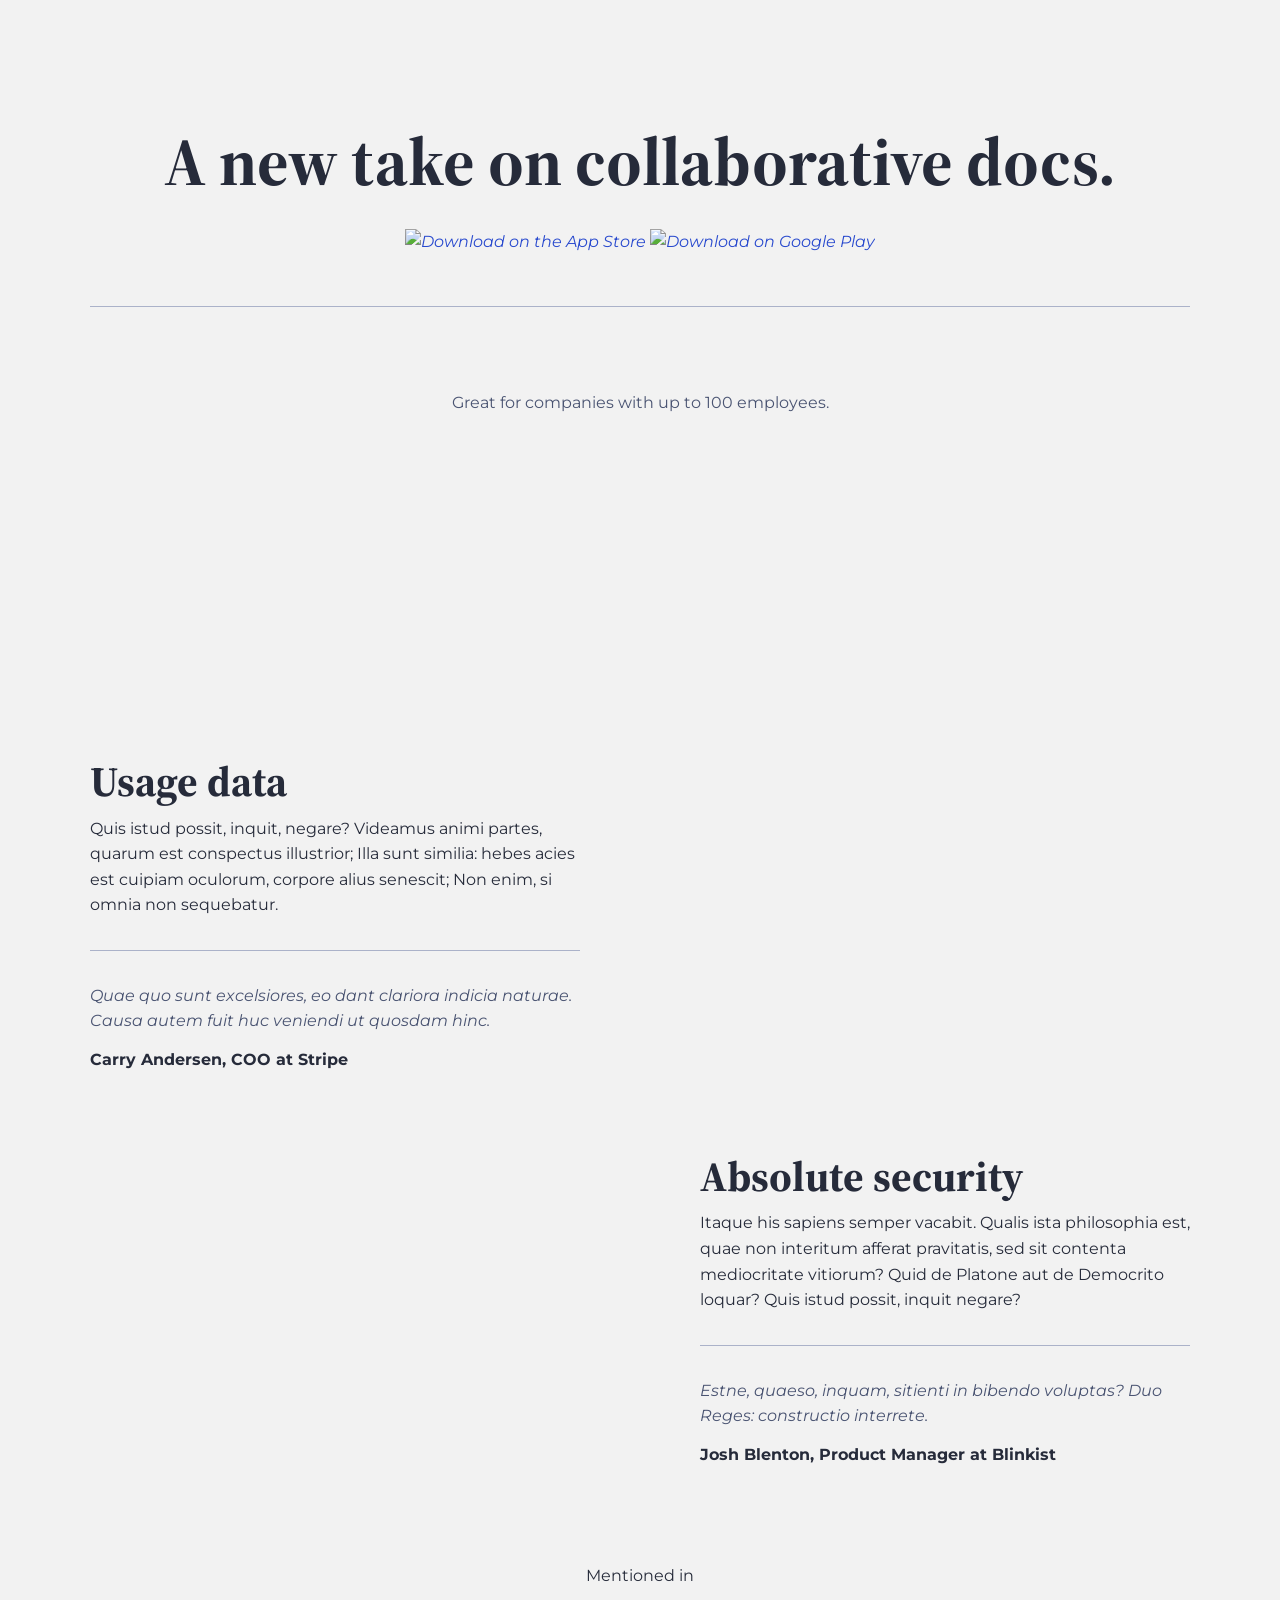
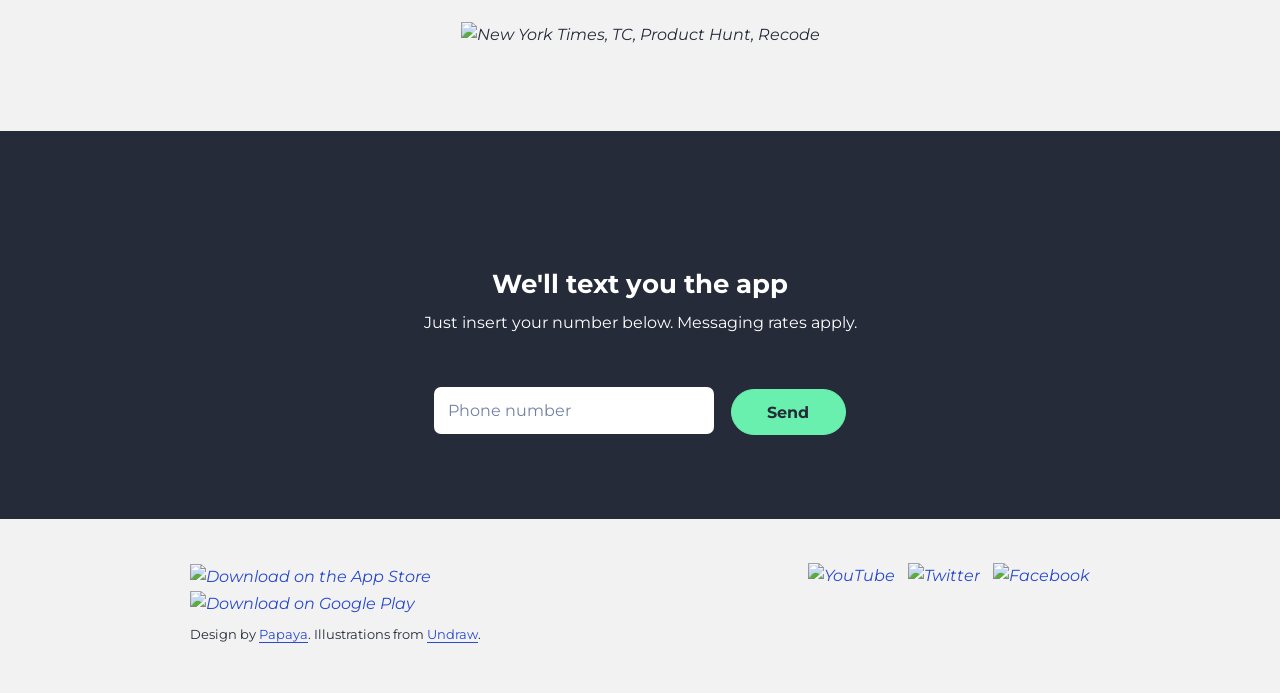
==== demo3-pohja/index.html @ d8c296dc "lisätty demo3 ja demo3-pohja" ====
<!doctype html>
<html lang="en-us">

    <head>

        <!-- Meta -->
        <meta charset="utf-8">
        <meta http-equiv="x-ua-compatible" content="ie=edge">
        <meta name="viewport" content="width=device-width,initial-scale=1">

        <title>Carta</title>
        <meta name="description" content="">

        <!-- The compiled CSS file -->
        <link rel="stylesheet" href="css/production.css">

        <!-- Web fonts -->
        <link href="https://fonts.googleapis.com/css?family=Montserrat:400,400i,700|Source+Serif+Pro:700" rel="stylesheet"> 

        <!-- favicon.ico. Place these in the root directory. -->
        <link rel="shortcut icon" href="favicon.ico">

    </head>

    <body class="has-animations">


    <!-- Header -->
    <header class="align--center pt3">
        <div class="container--lg border--bottom pb3">
            <img class="logo mb3 reveal-on-scroll is-revealing" src="/img/logo.svg" alt="Carta">
            <h1 class="mb2">A new take on collaborative&nbsp;docs.</h1>
            <span>
                <a href="https://www.apple.com/ios/app-store/" class="link"><img class="download" src="/img/ios.png" alt="Download on the App Store"></a>
            </span>
            <span>
                <a href="https://play.google.com/store" class="link"><img class="download" src="/img/googleplay.png" alt="Download on Google Play"></a>
            </span>
        </div>
    </header>

    <main>

        <!-- Feature list -->
        <div class="container pt3 mt2 text--gray align--center">
            <p class="mb3">Great for companies with up to 100&nbsp;employees.</p>
            <div class="grid-row">
                <div class="grid-column span-one-third mb3 reveal-on-scroll is-revealing">
                    <img class="illustration--small mb1" src="/img/assign.svg" alt="Assign to others">
                    <p>Assign to others</p>
                </div>
                <div class="grid-column span-one-third mb3 reveal-on-scroll is-revealing">
                    <img class="illustration--small mb1" src="/img/connected.svg" alt="Stay connected">
                    <p>Stay connected</p>
                </div>
                <div class="grid-column span-one-third mb3 reveal-on-scroll is-revealing">
                    <img class="illustration--small mb1" src="/img/search.svg" alt="Powerful search">
                    <p>Powerful search</p>
                </div>
                <div class="grid-column span-one-third mb3 reveal-on-scroll is-revealing">
                    <img class="illustration--small mb1" src="/img/vault.svg" alt="Put in a vault">
                    <p>Put in a vault</p>
                </div>
                <div class="grid-column span-one-third mb3 reveal-on-scroll is-revealing">
                    <img class="illustration--small mb1" src="/img/messaging.svg" alt="Fast messaging">
                    <p>Fast messaging</p>
                </div>
                <div class="grid-column span-one-third mb3 reveal-on-scroll is-revealing">
                    <img class="illustration--small mb1" src="/img/mail.svg" alt="Share with others">
                    <p>Share with others</p>
                </div>
            </div>
        </div>

        <!-- Focus -->
        <div class="container--lg pt1 pb1">

            <div class="grid-row grid-row--center">
                <div class="grid-column mt3 mb2 order-2">
                    <div class="border--bottom pb2 mb2">
                        <h2>Usage data</h2>
                        <p>Quis istud possit, inquit, negare? Videamus animi partes, quarum est conspectus illustrior; Illa sunt similia: hebes acies est cuipiam oculorum, corpore alius senescit; Non enim, si omnia non&nbsp;sequebatur.</p>
                    </div>
                    <p class="italic text--gray mb1">Quae quo sunt excelsiores, eo dant clariora indicia naturae. Causa autem fuit huc veniendi ut quosdam&nbsp;hinc.</p>
                    <p class="bold">Carry Andersen, COO at&nbsp;Stripe</p>
                </div>
                <div class="grid-column span-1"></div>
                <div class="grid-column mt3 mb2 order-1 reveal-on-scroll is-revealing">
                    <img src="/img/data.svg" alt="Usage data">
                </div>
            </div>

            <div class="grid-row grid-row--center">
                <div class="grid-column mt3 mb2 reveal-on-scroll is-revealing">
                    <img src="/img/security.svg" alt="Absolute security">
                </div>
                <div class="grid-column span-1"></div>
                <div class="grid-column mt3 mb2">
                    <div class="border--bottom pb2 mb2">
                        <h2>Absolute security</h2>
                        <p>Itaque his sapiens semper vacabit. Qualis ista philosophia est, quae non interitum afferat pravitatis, sed sit contenta mediocritate vitiorum? Quid de Platone aut de Democrito loquar? Quis istud possit, inquit&nbsp;negare?</p>
                    </div>
                    <p class="italic text--gray mb1">Estne, quaeso, inquam, sitienti in bibendo voluptas? Duo Reges: constructio&nbsp;interrete.</p>
                    <p class="bold">Josh Blenton, Product Manager at&nbsp;Blinkist</p>
                </div>
            </div>

        </div>

        <!-- Mentioned -->
        <div class="container--lg pt3 pb3 mb2 align--center">
            <p class="mb2">Mentioned in</p>
            <span><img class="mentioned" src="/img/mentioned.svg" alt="New York Times, TC, Product Hunt, Recode"></span>
        </div>

        <!-- CTA -->
        <div class="bg--dark-gray align--center pt3 pb3">
            <div class="container pt2 pb2">
                <img class="cta-image mb2 reveal-on-scroll is-revealing" src="/img/text.svg" alt="Text the app">
                <p class="h3 text--white mb1 bold">We'll text you the&nbsp;app</p>
                <p class="text--white mb3">Just insert your number below. Messaging rates&nbsp;apply.</p>
                <div class="inline-block mr1 no-mr-on-mobile" style="width:280px;max-width:100%">
                    <input class="form-control" type="tel" placeholder="Phone number">
                </div>
                <button class="btn btn--secondary">Send</button>
            </div>
        </div>

    </main>

    <!-- Footer -->
    <footer class="pt1 pb3 align--center-on-mobile">
        <div class="container">
            <div class="grid-row">
                <div class="grid-column mt2 span-half">
                    <div class="mb1">
                        <span>
                            <a href="https://www.apple.com/ios/app-store/" class="link"><img class="download" src="/img/ios.png" alt="Download on the App Store"></a>
                        </span>
                        <span>
                            <a href="https://play.google.com/store" class="link"><img class="download" src="/img/googleplay.png" alt="Download on Google Play"></a>
                        </span>
                    </div>
                    <p class="small">Design by <a href="https://www.papayatemplates.com" class="link link--text">Papaya</a>. Illustrations from&nbsp;<a href="https://undraw.co/" class="link link--text">Undraw</a>.</p>
                </div>
                <div class="grid-column mt2 span-half align--right align--center-on-mobile">
                    <ul class="no-bullets list--inline">
                        <li class="mr1"><a href="" class="link"><img class="icon" src="/img/youtube.svg" alt="YouTube"></a></li>
                        <li class="mr1"><a href="" class="link"><img class="icon" src="/img/twitter.svg" alt="Twitter"></a></li>
                        <li><a href="" class="link"><img class="icon" src="/img/facebook.svg" alt="Facebook"></a></li>
                    </ul>
                </div>
            </div>
        </div>
    </footer>

    <!-- Scroll reveal -->
    <script src="https://unpkg.com/scrollreveal@4.0.0/dist/scrollreveal.min.js"></script>

    <!-- The compiled JavaScript file -->
    <script src="js/production.js"></script>

    </body>
</html>
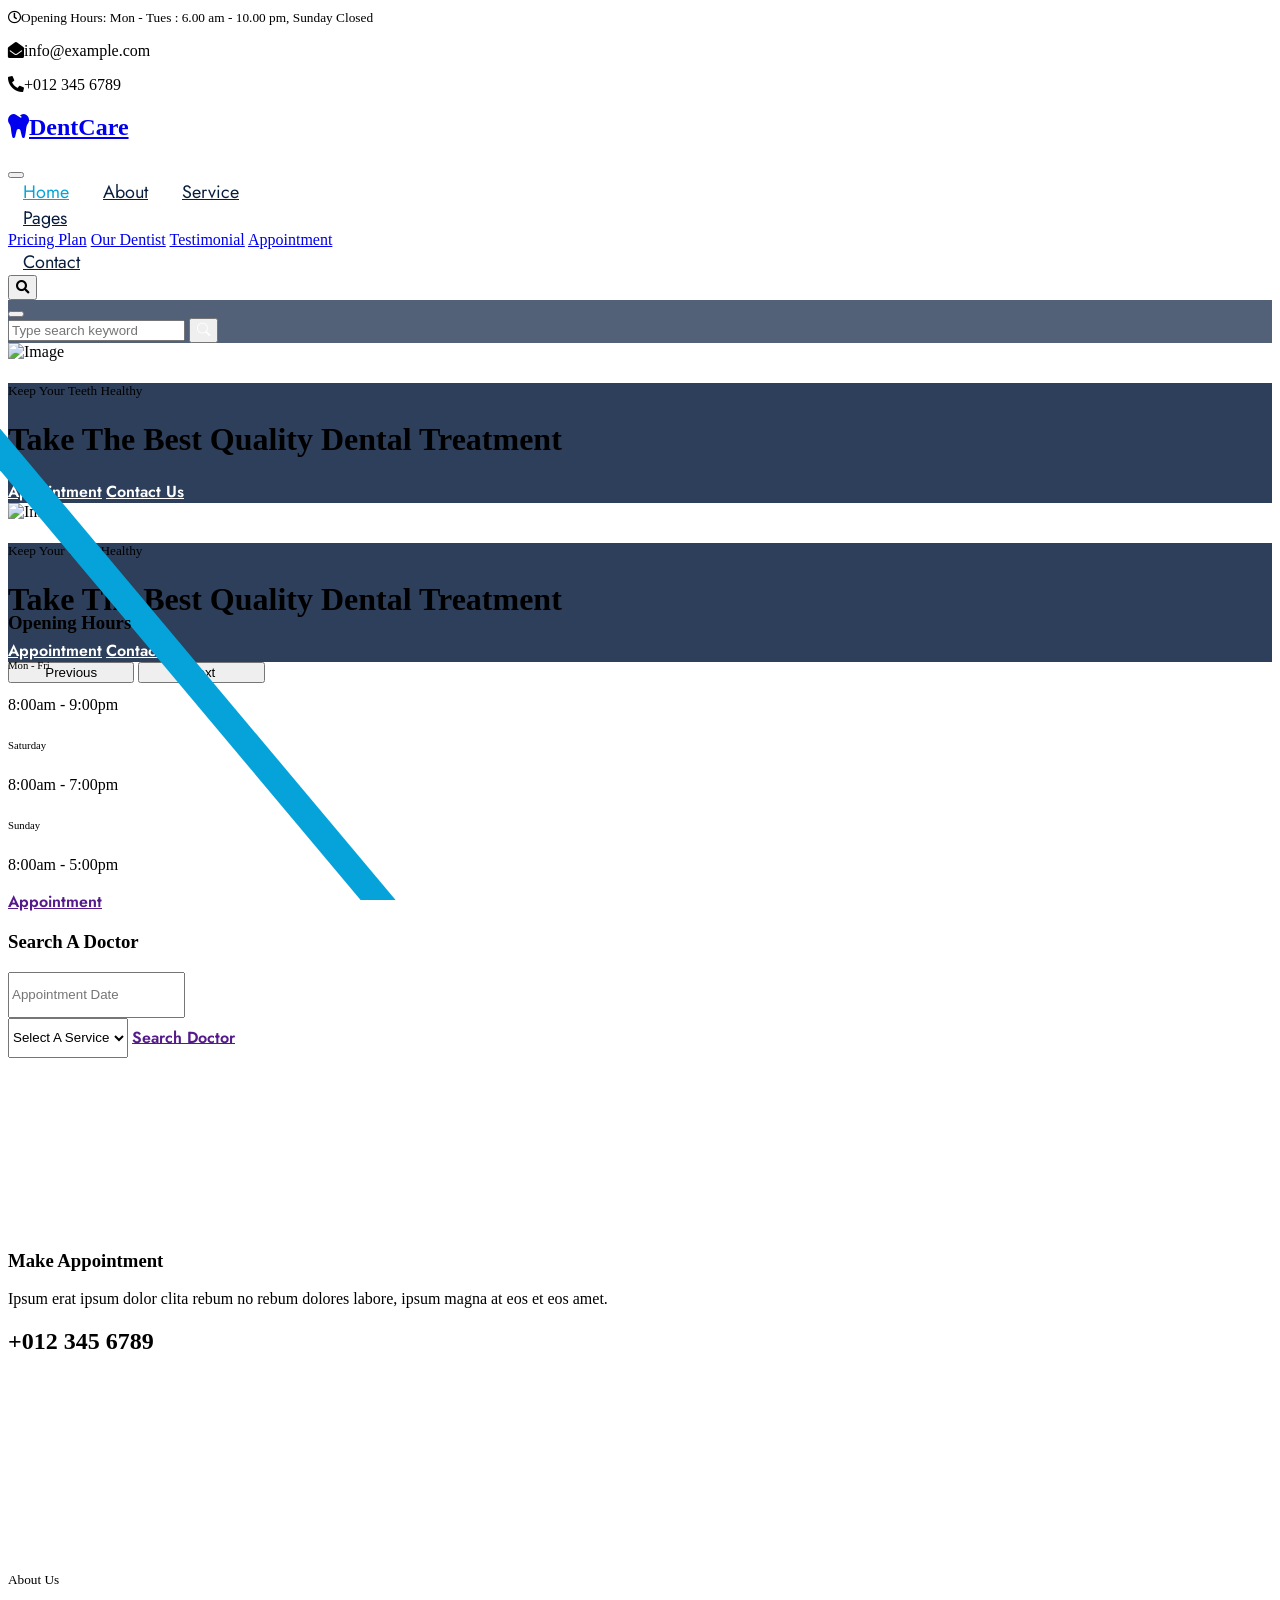
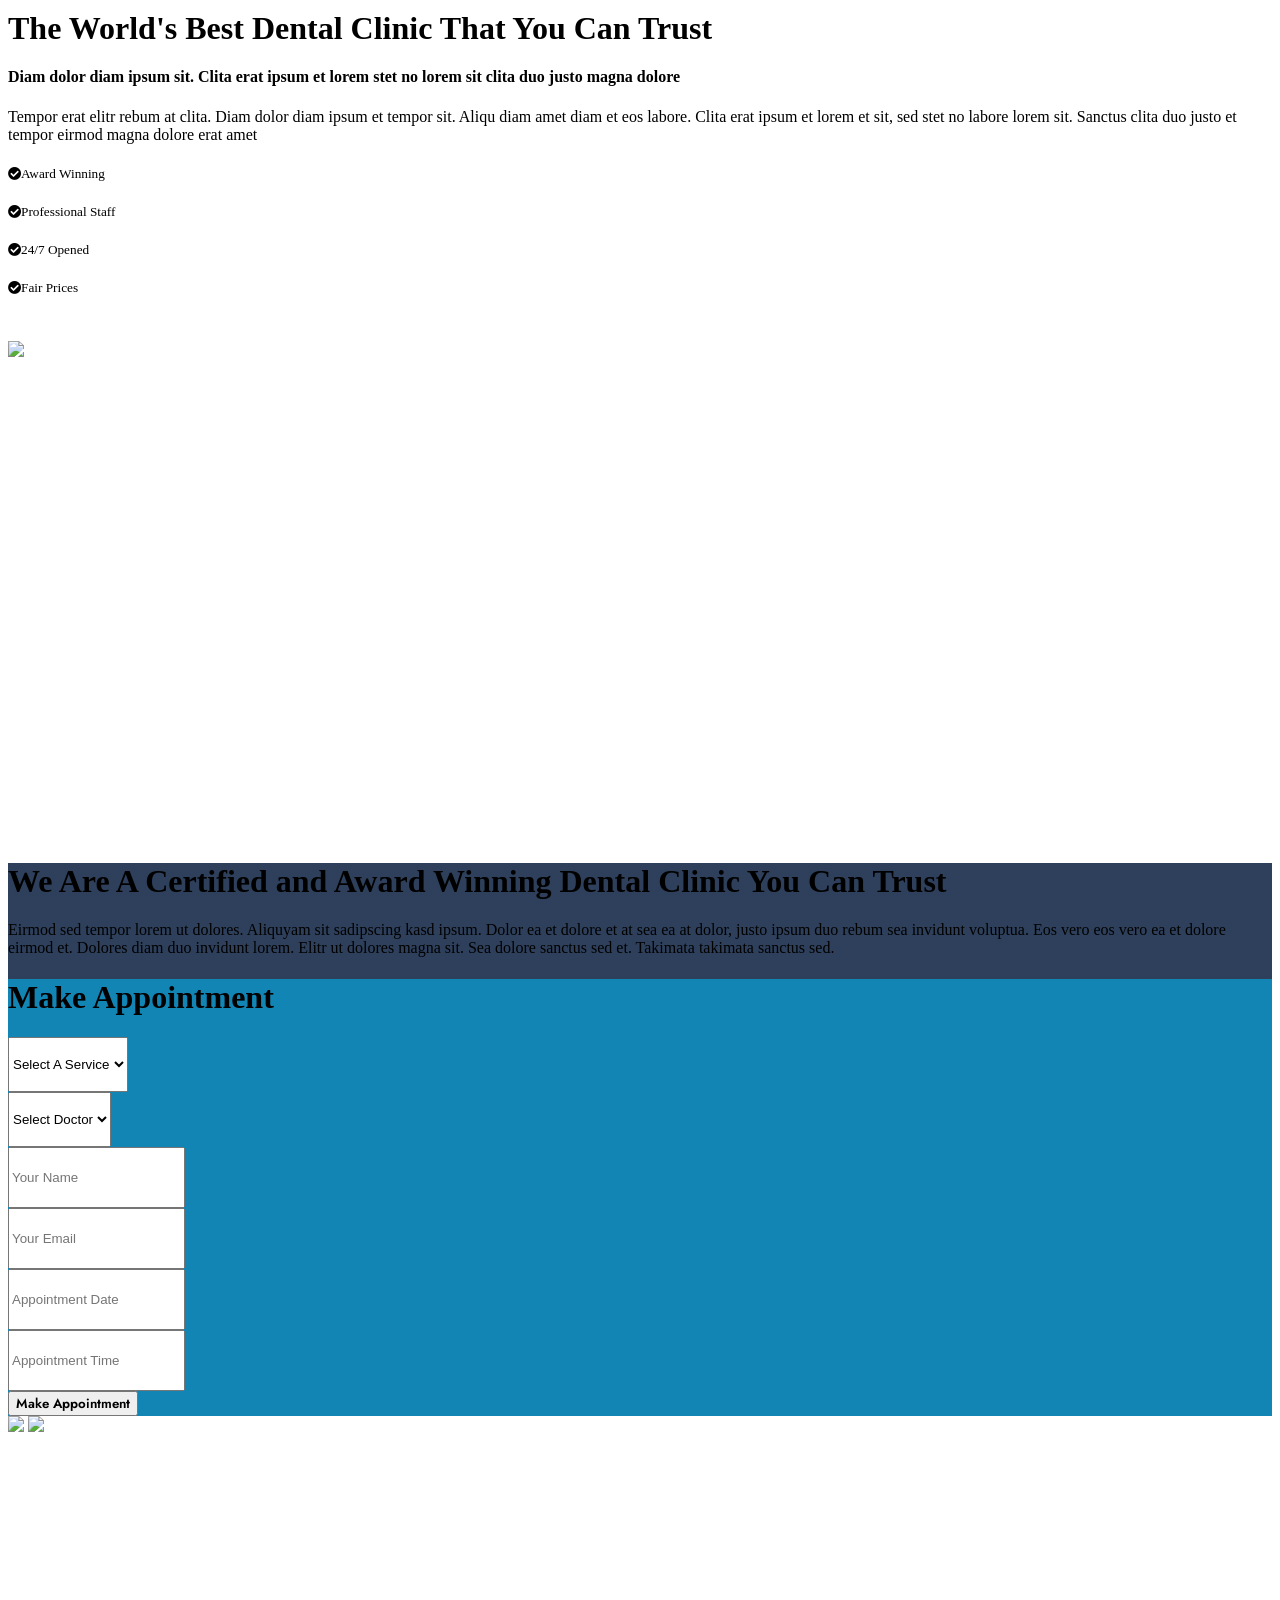
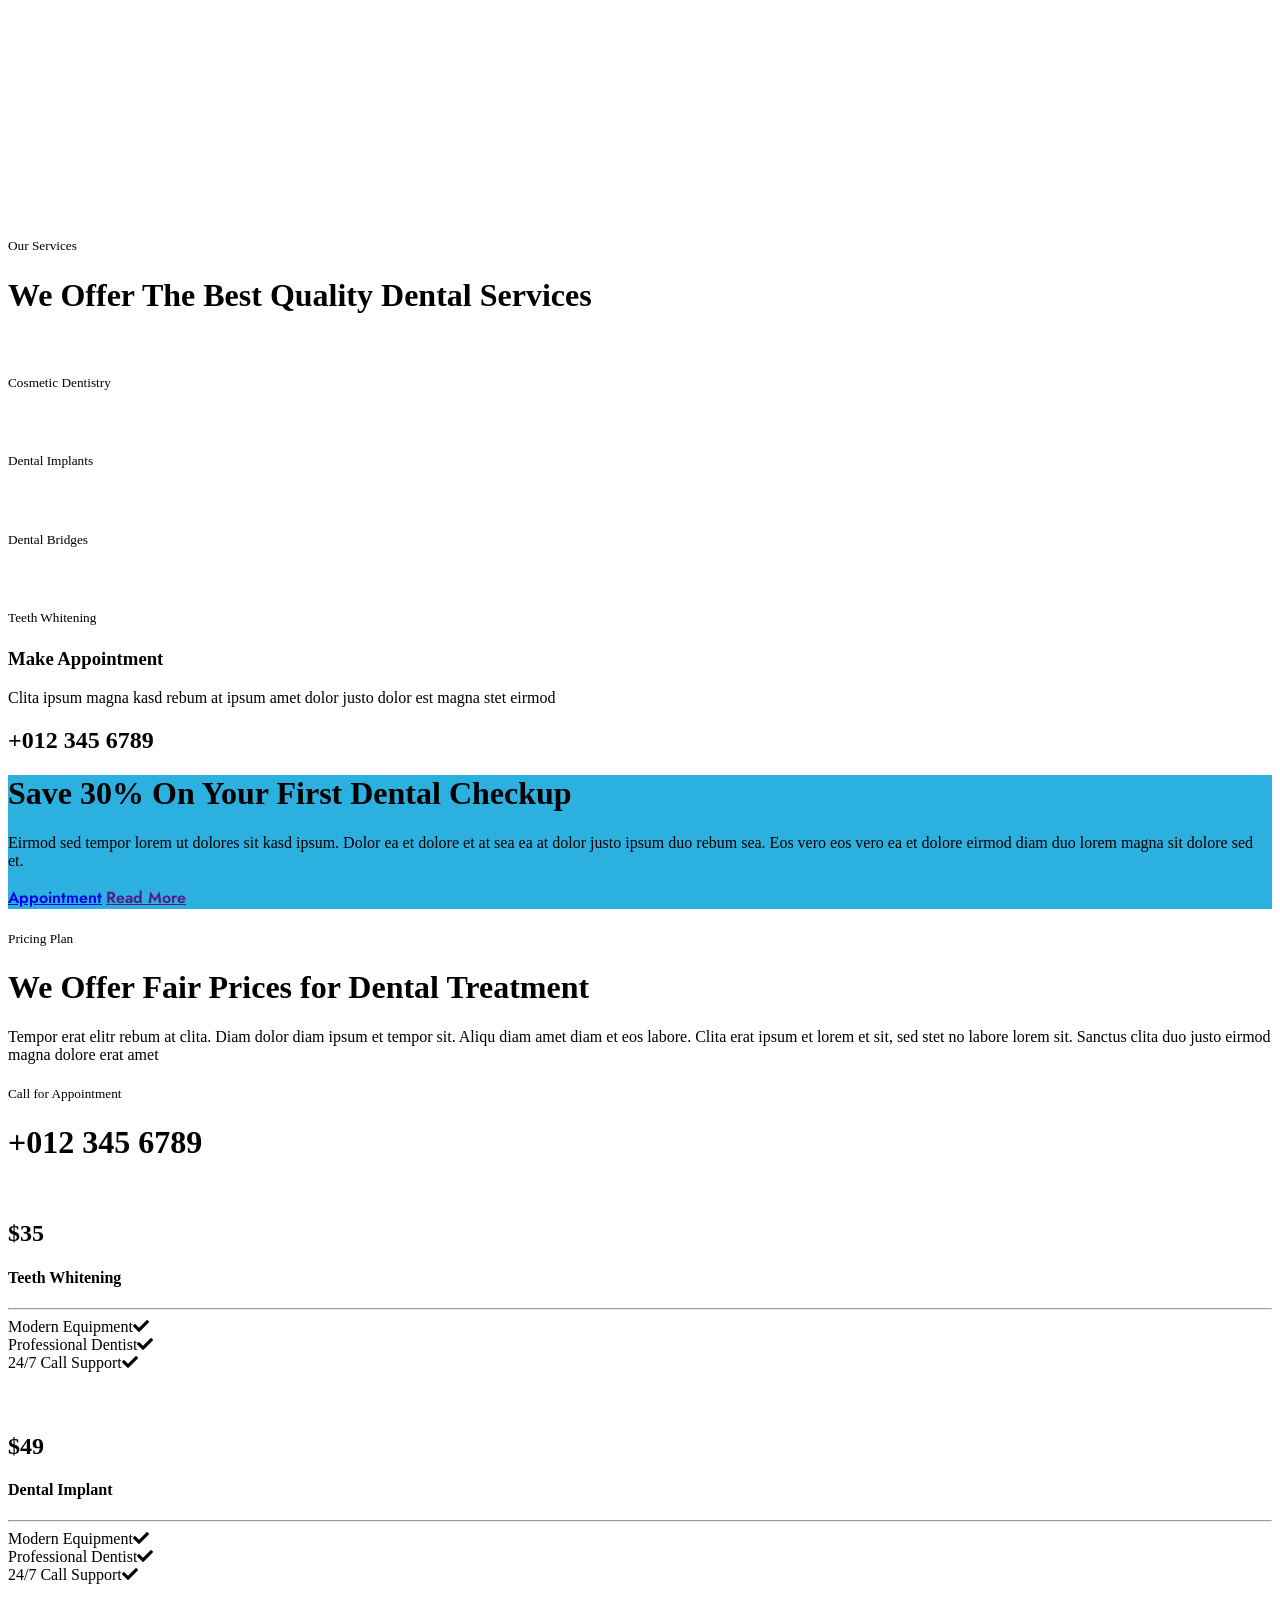
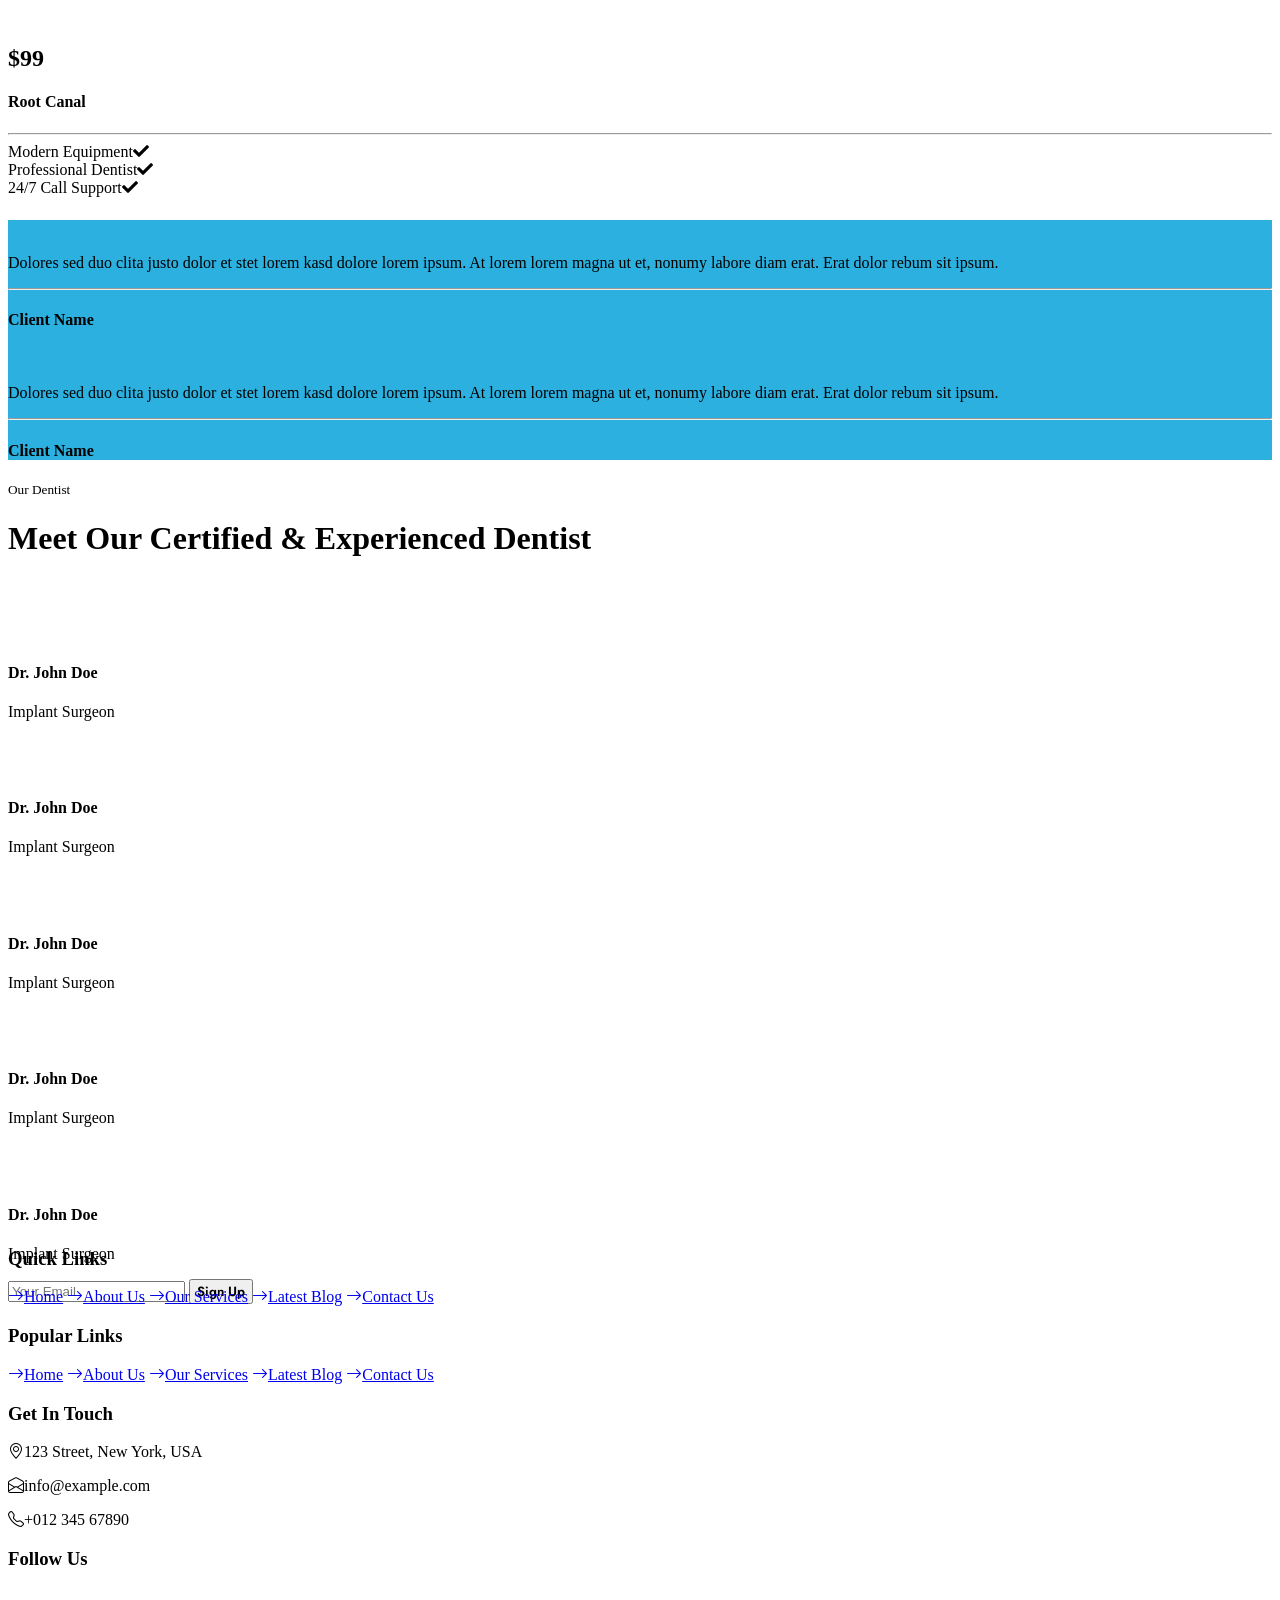
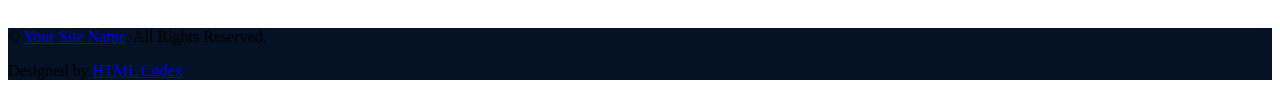
==== commit 0ece1120: "demo3 ja demo3-pohja template muunnos" ====
--- a/demo3-pohja/index.html
+++ b/demo3-pohja/index.html
@@ -1,165 +1,695 @@
-<!doctype html>
-<html lang="en-us">
-
-    <head>
-
-        <!-- Meta -->
-        <meta charset="utf-8">
-        <meta http-equiv="x-ua-compatible" content="ie=edge">
-        <meta name="viewport" content="width=device-width,initial-scale=1">
-
-        <title>Carta</title>
-        <meta name="description" content="">
-
-        <!-- The compiled CSS file -->
-        <link rel="stylesheet" href="css/production.css">
-
-        <!-- Web fonts -->
-        <link href="https://fonts.googleapis.com/css?family=Montserrat:400,400i,700|Source+Serif+Pro:700" rel="stylesheet"> 
-
-        <!-- favicon.ico. Place these in the root directory. -->
-        <link rel="shortcut icon" href="favicon.ico">
-
-    </head>
-
-    <body class="has-animations">
-
-
-    <!-- Header -->
-    <header class="align--center pt3">
-        <div class="container--lg border--bottom pb3">
-            <img class="logo mb3 reveal-on-scroll is-revealing" src="/img/logo.svg" alt="Carta">
-            <h1 class="mb2">A new take on collaborative&nbsp;docs.</h1>
-            <span>
-                <a href="https://www.apple.com/ios/app-store/" class="link"><img class="download" src="/img/ios.png" alt="Download on the App Store"></a>
-            </span>
-            <span>
-                <a href="https://play.google.com/store" class="link"><img class="download" src="/img/googleplay.png" alt="Download on Google Play"></a>
-            </span>
-        </div>
-    </header>
-
-    <main>
-
-        <!-- Feature list -->
-        <div class="container pt3 mt2 text--gray align--center">
-            <p class="mb3">Great for companies with up to 100&nbsp;employees.</p>
-            <div class="grid-row">
-                <div class="grid-column span-one-third mb3 reveal-on-scroll is-revealing">
-                    <img class="illustration--small mb1" src="/img/assign.svg" alt="Assign to others">
-                    <p>Assign to others</p>
-                </div>
-                <div class="grid-column span-one-third mb3 reveal-on-scroll is-revealing">
-                    <img class="illustration--small mb1" src="/img/connected.svg" alt="Stay connected">
-                    <p>Stay connected</p>
-                </div>
-                <div class="grid-column span-one-third mb3 reveal-on-scroll is-revealing">
-                    <img class="illustration--small mb1" src="/img/search.svg" alt="Powerful search">
-                    <p>Powerful search</p>
-                </div>
-                <div class="grid-column span-one-third mb3 reveal-on-scroll is-revealing">
-                    <img class="illustration--small mb1" src="/img/vault.svg" alt="Put in a vault">
-                    <p>Put in a vault</p>
-                </div>
-                <div class="grid-column span-one-third mb3 reveal-on-scroll is-revealing">
-                    <img class="illustration--small mb1" src="/img/messaging.svg" alt="Fast messaging">
-                    <p>Fast messaging</p>
-                </div>
-                <div class="grid-column span-one-third mb3 reveal-on-scroll is-revealing">
-                    <img class="illustration--small mb1" src="/img/mail.svg" alt="Share with others">
-                    <p>Share with others</p>
-                </div>
-            </div>
-        </div>
-
-        <!-- Focus -->
-        <div class="container--lg pt1 pb1">
-
-            <div class="grid-row grid-row--center">
-                <div class="grid-column mt3 mb2 order-2">
-                    <div class="border--bottom pb2 mb2">
-                        <h2>Usage data</h2>
-                        <p>Quis istud possit, inquit, negare? Videamus animi partes, quarum est conspectus illustrior; Illa sunt similia: hebes acies est cuipiam oculorum, corpore alius senescit; Non enim, si omnia non&nbsp;sequebatur.</p>
-                    </div>
-                    <p class="italic text--gray mb1">Quae quo sunt excelsiores, eo dant clariora indicia naturae. Causa autem fuit huc veniendi ut quosdam&nbsp;hinc.</p>
-                    <p class="bold">Carry Andersen, COO at&nbsp;Stripe</p>
-                </div>
-                <div class="grid-column span-1"></div>
-                <div class="grid-column mt3 mb2 order-1 reveal-on-scroll is-revealing">
-                    <img src="/img/data.svg" alt="Usage data">
-                </div>
-            </div>
-
-            <div class="grid-row grid-row--center">
-                <div class="grid-column mt3 mb2 reveal-on-scroll is-revealing">
-                    <img src="/img/security.svg" alt="Absolute security">
-                </div>
-                <div class="grid-column span-1"></div>
-                <div class="grid-column mt3 mb2">
-                    <div class="border--bottom pb2 mb2">
-                        <h2>Absolute security</h2>
-                        <p>Itaque his sapiens semper vacabit. Qualis ista philosophia est, quae non interitum afferat pravitatis, sed sit contenta mediocritate vitiorum? Quid de Platone aut de Democrito loquar? Quis istud possit, inquit&nbsp;negare?</p>
-                    </div>
-                    <p class="italic text--gray mb1">Estne, quaeso, inquam, sitienti in bibendo voluptas? Duo Reges: constructio&nbsp;interrete.</p>
-                    <p class="bold">Josh Blenton, Product Manager at&nbsp;Blinkist</p>
-                </div>
-            </div>
-
-        </div>
-
-        <!-- Mentioned -->
-        <div class="container--lg pt3 pb3 mb2 align--center">
-            <p class="mb2">Mentioned in</p>
-            <span><img class="mentioned" src="/img/mentioned.svg" alt="New York Times, TC, Product Hunt, Recode"></span>
-        </div>
-
-        <!-- CTA -->
-        <div class="bg--dark-gray align--center pt3 pb3">
-            <div class="container pt2 pb2">
-                <img class="cta-image mb2 reveal-on-scroll is-revealing" src="/img/text.svg" alt="Text the app">
-                <p class="h3 text--white mb1 bold">We'll text you the&nbsp;app</p>
-                <p class="text--white mb3">Just insert your number below. Messaging rates&nbsp;apply.</p>
-                <div class="inline-block mr1 no-mr-on-mobile" style="width:280px;max-width:100%">
-                    <input class="form-control" type="tel" placeholder="Phone number">
-                </div>
-                <button class="btn btn--secondary">Send</button>
-            </div>
-        </div>
-
-    </main>
-
-    <!-- Footer -->
-    <footer class="pt1 pb3 align--center-on-mobile">
-        <div class="container">
-            <div class="grid-row">
-                <div class="grid-column mt2 span-half">
-                    <div class="mb1">
-                        <span>
-                            <a href="https://www.apple.com/ios/app-store/" class="link"><img class="download" src="/img/ios.png" alt="Download on the App Store"></a>
-                        </span>
-                        <span>
-                            <a href="https://play.google.com/store" class="link"><img class="download" src="/img/googleplay.png" alt="Download on Google Play"></a>
-                        </span>
-                    </div>
-                    <p class="small">Design by <a href="https://www.papayatemplates.com" class="link link--text">Papaya</a>. Illustrations from&nbsp;<a href="https://undraw.co/" class="link link--text">Undraw</a>.</p>
-                </div>
-                <div class="grid-column mt2 span-half align--right align--center-on-mobile">
-                    <ul class="no-bullets list--inline">
-                        <li class="mr1"><a href="" class="link"><img class="icon" src="/img/youtube.svg" alt="YouTube"></a></li>
-                        <li class="mr1"><a href="" class="link"><img class="icon" src="/img/twitter.svg" alt="Twitter"></a></li>
-                        <li><a href="" class="link"><img class="icon" src="/img/facebook.svg" alt="Facebook"></a></li>
-                    </ul>
-                </div>
-            </div>
-        </div>
-    </footer>
-
-    <!-- Scroll reveal -->
-    <script src="https://unpkg.com/scrollreveal@4.0.0/dist/scrollreveal.min.js"></script>
-
-    <!-- The compiled JavaScript file -->
-    <script src="js/production.js"></script>
-
-    </body>
-</html>
-
+<!DOCTYPE html>
+<html lang="en">
+
+<head>
+    <meta charset="utf-8">
+    <title>DentCare - Dental Clinic Website Template</title>
+    <meta content="width=device-width, initial-scale=1.0" name="viewport">
+    <meta content="Free HTML Templates" name="keywords">
+    <meta content="Free HTML Templates" name="description">
+
+    <!-- Favicon -->
+    <link href="img/favicon.ico" rel="icon">
+
+    <!-- Google Web Fonts -->
+    <link rel="preconnect" href="https://fonts.gstatic.com">
+    <link href="https://fonts.googleapis.com/css2?family=Jost:wght@500;600;700&family=Open+Sans:wght@400;600&display=swap" rel="stylesheet"> 
+
+    <!-- Icon Font Stylesheet -->
+    <link href="https://cdnjs.cloudflare.com/ajax/libs/font-awesome/5.10.0/css/all.min.css" rel="stylesheet">
+    <link href="https://cdn.jsdelivr.net/npm/bootstrap-icons@1.4.1/font/bootstrap-icons.css" rel="stylesheet">
+
+    <!-- Libraries Stylesheet -->
+    <link href="lib/owlcarousel/assets/owl.carousel.min.css" rel="stylesheet">
+    <link href="lib/animate/animate.min.css" rel="stylesheet">
+    <link href="lib/tempusdominus/css/tempusdominus-bootstrap-4.min.css" rel="stylesheet" />
+    <link href="lib/twentytwenty/twentytwenty.css" rel="stylesheet" />
+
+    <!-- Customized Bootstrap Stylesheet -->
+    <link href="css/bootstrap.min.css" rel="stylesheet">
+
+    <!-- Template Stylesheet -->
+    <link href="css/style.css" rel="stylesheet">
+</head>
+
+<body>
+    <!-- Spinner Start -->
+    <div id="spinner" class="show bg-white position-fixed translate-middle w-100 vh-100 top-50 start-50 d-flex align-items-center justify-content-center">
+        <div class="spinner-grow text-primary m-1" role="status">
+            <span class="sr-only">Loading...</span>
+        </div>
+        <div class="spinner-grow text-dark m-1" role="status">
+            <span class="sr-only">Loading...</span>
+        </div>
+        <div class="spinner-grow text-secondary m-1" role="status">
+            <span class="sr-only">Loading...</span>
+        </div>
+    </div>
+    <!-- Spinner End -->
+
+
+    <!-- Topbar Start -->
+    <div class="container-fluid bg-light ps-5 pe-0 d-none d-lg-block">
+        <div class="row gx-0">
+            <div class="col-md-6 text-center text-lg-start mb-2 mb-lg-0">
+                <div class="d-inline-flex align-items-center">
+                    <small class="py-2"><i class="far fa-clock text-primary me-2"></i>Opening Hours: Mon - Tues : 6.00 am - 10.00 pm, Sunday Closed </small>
+                </div>
+            </div>
+            <div class="col-md-6 text-center text-lg-end">
+                <div class="position-relative d-inline-flex align-items-center bg-primary text-white top-shape px-5">
+                    <div class="me-3 pe-3 border-end py-2">
+                        <p class="m-0"><i class="fa fa-envelope-open me-2"></i>info@example.com</p>
+                    </div>
+                    <div class="py-2">
+                        <p class="m-0"><i class="fa fa-phone-alt me-2"></i>+012 345 6789</p>
+                    </div>
+                </div>
+            </div>
+        </div>
+    </div>
+    <!-- Topbar End -->
+
+
+    <!-- Navbar Start -->
+    <nav class="navbar navbar-expand-lg bg-white navbar-light shadow-sm px-5 py-3 py-lg-0">
+        <a href="index.html" class="navbar-brand p-0">
+            <h1 class="m-0 text-primary"><i class="fa fa-tooth me-2"></i>DentCare</h1>
+        </a>
+        <button class="navbar-toggler" type="button" data-bs-toggle="collapse" data-bs-target="#navbarCollapse">
+            <span class="navbar-toggler-icon"></span>
+        </button>
+        <div class="collapse navbar-collapse" id="navbarCollapse">
+            <div class="navbar-nav ms-auto py-0">
+                <a href="index.html" class="nav-item nav-link active">Home</a>
+                <a href="about.html" class="nav-item nav-link">About</a>
+                <a href="service.html" class="nav-item nav-link">Service</a>
+                <div class="nav-item dropdown">
+                    <a href="#" class="nav-link dropdown-toggle" data-bs-toggle="dropdown">Pages</a>
+                    <div class="dropdown-menu m-0">
+                        <a href="price.html" class="dropdown-item">Pricing Plan</a>
+                        <a href="team.html" class="dropdown-item">Our Dentist</a>
+                        <a href="testimonial.html" class="dropdown-item">Testimonial</a>
+                        <a href="appointment.html" class="dropdown-item">Appointment</a>
+                    </div>
+                </div>
+                <a href="contact.html" class="nav-item nav-link">Contact</a>
+            </div>
+            <button type="button" class="btn text-dark" data-bs-toggle="modal" data-bs-target="#searchModal"><i class="fa fa-search"></i></button>
+            <a href="appointment.html" class="btn btn-primary py-2 px-4 ms-3">Appointment</a>
+        </div>
+    </nav>
+    <!-- Navbar End -->
+
+
+    <!-- Full Screen Search Start -->
+    <div class="modal fade" id="searchModal" tabindex="-1">
+        <div class="modal-dialog modal-fullscreen">
+            <div class="modal-content" style="background: rgba(9, 30, 62, .7);">
+                <div class="modal-header border-0">
+                    <button type="button" class="btn bg-white btn-close" data-bs-dismiss="modal" aria-label="Close"></button>
+                </div>
+                <div class="modal-body d-flex align-items-center justify-content-center">
+                    <div class="input-group" style="max-width: 600px;">
+                        <input type="text" class="form-control bg-transparent border-primary p-3" placeholder="Type search keyword">
+                        <button class="btn btn-primary px-4"><i class="bi bi-search"></i></button>
+                    </div>
+                </div>
+            </div>
+        </div>
+    </div>
+    <!-- Full Screen Search End -->
+
+
+    <!-- Carousel Start -->
+    <div class="container-fluid p-0">
+        <div id="header-carousel" class="carousel slide carousel-fade" data-bs-ride="carousel">
+            <div class="carousel-inner">
+                <div class="carousel-item active">
+                    <img class="w-100" src="img/carousel-1.jpg" alt="Image">
+                    <div class="carousel-caption d-flex flex-column align-items-center justify-content-center">
+                        <div class="p-3" style="max-width: 900px;">
+                            <h5 class="text-white text-uppercase mb-3 animated slideInDown">Keep Your Teeth Healthy</h5>
+                            <h1 class="display-1 text-white mb-md-4 animated zoomIn">Take The Best Quality Dental Treatment</h1>
+                            <a href="appointment.html" class="btn btn-primary py-md-3 px-md-5 me-3 animated slideInLeft">Appointment</a>
+                            <a href="" class="btn btn-secondary py-md-3 px-md-5 animated slideInRight">Contact Us</a>
+                        </div>
+                    </div>
+                </div>
+                <div class="carousel-item">
+                    <img class="w-100" src="img/carousel-2.jpg" alt="Image">
+                    <div class="carousel-caption d-flex flex-column align-items-center justify-content-center">
+                        <div class="p-3" style="max-width: 900px;">
+                            <h5 class="text-white text-uppercase mb-3 animated slideInDown">Keep Your Teeth Healthy</h5>
+                            <h1 class="display-1 text-white mb-md-4 animated zoomIn">Take The Best Quality Dental Treatment</h1>
+                            <a href="appointment.html" class="btn btn-primary py-md-3 px-md-5 me-3 animated slideInLeft">Appointment</a>
+                            <a href="" class="btn btn-secondary py-md-3 px-md-5 animated slideInRight">Contact Us</a>
+                        </div>
+                    </div>
+                </div>
+            </div>
+            <button class="carousel-control-prev" type="button" data-bs-target="#header-carousel"
+                data-bs-slide="prev">
+                <span class="carousel-control-prev-icon" aria-hidden="true"></span>
+                <span class="visually-hidden">Previous</span>
+            </button>
+            <button class="carousel-control-next" type="button" data-bs-target="#header-carousel"
+                data-bs-slide="next">
+                <span class="carousel-control-next-icon" aria-hidden="true"></span>
+                <span class="visually-hidden">Next</span>
+            </button>
+        </div>
+    </div>
+    <!-- Carousel End -->
+
+
+    <!-- Banner Start -->
+    <div class="container-fluid banner mb-5">
+        <div class="container">
+            <div class="row gx-0">
+                <div class="col-lg-4 wow zoomIn" data-wow-delay="0.1s">
+                    <div class="bg-primary d-flex flex-column p-5" style="height: 300px;">
+                        <h3 class="text-white mb-3">Opening Hours</h3>
+                        <div class="d-flex justify-content-between text-white mb-3">
+                            <h6 class="text-white mb-0">Mon - Fri</h6>
+                            <p class="mb-0"> 8:00am - 9:00pm</p>
+                        </div>
+                        <div class="d-flex justify-content-between text-white mb-3">
+                            <h6 class="text-white mb-0">Saturday</h6>
+                            <p class="mb-0"> 8:00am - 7:00pm</p>
+                        </div>
+                        <div class="d-flex justify-content-between text-white mb-3">
+                            <h6 class="text-white mb-0">Sunday</h6>
+                            <p class="mb-0"> 8:00am - 5:00pm</p>
+                        </div>
+                        <a class="btn btn-light" href="">Appointment</a>
+                    </div>
+                </div>
+                <div class="col-lg-4 wow zoomIn" data-wow-delay="0.3s">
+                    <div class="bg-dark d-flex flex-column p-5" style="height: 300px;">
+                        <h3 class="text-white mb-3">Search A Doctor</h3>
+                        <div class="date mb-3" id="date" data-target-input="nearest">
+                            <input type="text" class="form-control bg-light border-0 datetimepicker-input"
+                                placeholder="Appointment Date" data-target="#date" data-toggle="datetimepicker" style="height: 40px;">
+                        </div>
+                        <select class="form-select bg-light border-0 mb-3" style="height: 40px;">
+                            <option selected>Select A Service</option>
+                            <option value="1">Service 1</option>
+                            <option value="2">Service 2</option>
+                            <option value="3">Service 3</option>
+                        </select>
+                        <a class="btn btn-light" href="">Search Doctor</a>
+                    </div>
+                </div>
+                <div class="col-lg-4 wow zoomIn" data-wow-delay="0.6s">
+                    <div class="bg-secondary d-flex flex-column p-5" style="height: 300px;">
+                        <h3 class="text-white mb-3">Make Appointment</h3>
+                        <p class="text-white">Ipsum erat ipsum dolor clita rebum no rebum dolores labore, ipsum magna at eos et eos amet.</p>
+                        <h2 class="text-white mb-0">+012 345 6789</h2>
+                    </div>
+                </div>
+            </div>
+        </div>
+    </div>
+    <!-- Banner Start -->
+
+
+    <!-- About Start -->
+    <div class="container-fluid py-5 wow fadeInUp" data-wow-delay="0.1s">
+        <div class="container">
+            <div class="row g-5">
+                <div class="col-lg-7">
+                    <div class="section-title mb-4">
+                        <h5 class="position-relative d-inline-block text-primary text-uppercase">About Us</h5>
+                        <h1 class="display-5 mb-0">The World's Best Dental Clinic That You Can Trust</h1>
+                    </div>
+                    <h4 class="text-body fst-italic mb-4">Diam dolor diam ipsum sit. Clita erat ipsum et lorem stet no lorem sit clita duo justo magna dolore</h4>
+                    <p class="mb-4">Tempor erat elitr rebum at clita. Diam dolor diam ipsum et tempor sit. Aliqu diam amet diam et eos labore. Clita erat ipsum et lorem et sit, sed stet no labore lorem sit. Sanctus clita duo justo et tempor eirmod magna dolore erat amet</p>
+                    <div class="row g-3">
+                        <div class="col-sm-6 wow zoomIn" data-wow-delay="0.3s">
+                            <h5 class="mb-3"><i class="fa fa-check-circle text-primary me-3"></i>Award Winning</h5>
+                            <h5 class="mb-3"><i class="fa fa-check-circle text-primary me-3"></i>Professional Staff</h5>
+                        </div>
+                        <div class="col-sm-6 wow zoomIn" data-wow-delay="0.6s">
+                            <h5 class="mb-3"><i class="fa fa-check-circle text-primary me-3"></i>24/7 Opened</h5>
+                            <h5 class="mb-3"><i class="fa fa-check-circle text-primary me-3"></i>Fair Prices</h5>
+                        </div>
+                    </div>
+                    <a href="appointment.html" class="btn btn-primary py-3 px-5 mt-4 wow zoomIn" data-wow-delay="0.6s">Make Appointment</a>
+                </div>
+                <div class="col-lg-5" style="min-height: 500px;">
+                    <div class="position-relative h-100">
+                        <img class="position-absolute w-100 h-100 rounded wow zoomIn" data-wow-delay="0.9s" src="img/about.jpg" style="object-fit: cover;">
+                    </div>
+                </div>
+            </div>
+        </div>
+    </div>
+    <!-- About End -->
+
+
+    <!-- Appointment Start -->
+    <div class="container-fluid bg-primary bg-appointment my-5 wow fadeInUp" data-wow-delay="0.1s">
+        <div class="container">
+            <div class="row gx-5">
+                <div class="col-lg-6 py-5">
+                    <div class="py-5">
+                        <h1 class="display-5 text-white mb-4">We Are A Certified and Award Winning Dental Clinic You Can Trust</h1>
+                        <p class="text-white mb-0">Eirmod sed tempor lorem ut dolores. Aliquyam sit sadipscing kasd ipsum. Dolor ea et dolore et at sea ea at dolor, justo ipsum duo rebum sea invidunt voluptua. Eos vero eos vero ea et dolore eirmod et. Dolores diam duo invidunt lorem. Elitr ut dolores magna sit. Sea dolore sanctus sed et. Takimata takimata sanctus sed.</p>
+                    </div>
+                </div>
+                <div class="col-lg-6">
+                    <div class="appointment-form h-100 d-flex flex-column justify-content-center text-center p-5 wow zoomIn" data-wow-delay="0.6s">
+                        <h1 class="text-white mb-4">Make Appointment</h1>
+                        <form>
+                            <div class="row g-3">
+                                <div class="col-12 col-sm-6">
+                                    <select class="form-select bg-light border-0" style="height: 55px;">
+                                        <option selected>Select A Service</option>
+                                        <option value="1">Service 1</option>
+                                        <option value="2">Service 2</option>
+                                        <option value="3">Service 3</option>
+                                    </select>
+                                </div>
+                                <div class="col-12 col-sm-6">
+                                    <select class="form-select bg-light border-0" style="height: 55px;">
+                                        <option selected>Select Doctor</option>
+                                        <option value="1">Doctor 1</option>
+                                        <option value="2">Doctor 2</option>
+                                        <option value="3">Doctor 3</option>
+                                    </select>
+                                </div>
+                                <div class="col-12 col-sm-6">
+                                    <input type="text" class="form-control bg-light border-0" placeholder="Your Name" style="height: 55px;">
+                                </div>
+                                <div class="col-12 col-sm-6">
+                                    <input type="email" class="form-control bg-light border-0" placeholder="Your Email" style="height: 55px;">
+                                </div>
+                                <div class="col-12 col-sm-6">
+                                    <div class="date" id="date1" data-target-input="nearest">
+                                        <input type="text"
+                                            class="form-control bg-light border-0 datetimepicker-input"
+                                            placeholder="Appointment Date" data-target="#date1" data-toggle="datetimepicker" style="height: 55px;">
+                                    </div>
+                                </div>
+                                <div class="col-12 col-sm-6">
+                                    <div class="time" id="time1" data-target-input="nearest">
+                                        <input type="text"
+                                            class="form-control bg-light border-0 datetimepicker-input"
+                                            placeholder="Appointment Time" data-target="#time1" data-toggle="datetimepicker" style="height: 55px;">
+                                    </div>
+                                </div>
+                                <div class="col-12">
+                                    <button class="btn btn-dark w-100 py-3" type="submit">Make Appointment</button>
+                                </div>
+                            </div>
+                        </form>
+                    </div>
+                </div>
+            </div>
+        </div>
+    </div>
+    <!-- Appointment End -->
+
+
+    <!-- Service Start -->
+    <div class="container-fluid py-5 wow fadeInUp" data-wow-delay="0.1s">
+        <div class="container">
+            <div class="row g-5 mb-5">
+                <div class="col-lg-5 wow zoomIn" data-wow-delay="0.3s" style="min-height: 400px;">
+                    <div class="twentytwenty-container position-relative h-100 rounded overflow-hidden">
+                        <img class="position-absolute w-100 h-100" src="img/before.jpg" style="object-fit: cover;">
+                        <img class="position-absolute w-100 h-100" src="img/after.jpg" style="object-fit: cover;">
+                    </div>
+                </div>
+                <div class="col-lg-7">
+                    <div class="section-title mb-5">
+                        <h5 class="position-relative d-inline-block text-primary text-uppercase">Our Services</h5>
+                        <h1 class="display-5 mb-0">We Offer The Best Quality Dental Services</h1>
+                    </div>
+                    <div class="row g-5">
+                        <div class="col-md-6 service-item wow zoomIn" data-wow-delay="0.6s">
+                            <div class="rounded-top overflow-hidden">
+                                <img class="img-fluid" src="img/service-1.jpg" alt="">
+                            </div>
+                            <div class="position-relative bg-light rounded-bottom text-center p-4">
+                                <h5 class="m-0">Cosmetic Dentistry</h5>
+                            </div>
+                        </div>
+                        <div class="col-md-6 service-item wow zoomIn" data-wow-delay="0.9s">
+                            <div class="rounded-top overflow-hidden">
+                                <img class="img-fluid" src="img/service-2.jpg" alt="">
+                            </div>
+                            <div class="position-relative bg-light rounded-bottom text-center p-4">
+                                <h5 class="m-0">Dental Implants</h5>
+                            </div>
+                        </div>
+                    </div>
+                </div>
+            </div>
+            <div class="row g-5 wow fadeInUp" data-wow-delay="0.1s">
+                <div class="col-lg-7">
+                    <div class="row g-5">
+                        <div class="col-md-6 service-item wow zoomIn" data-wow-delay="0.3s">
+                            <div class="rounded-top overflow-hidden">
+                                <img class="img-fluid" src="img/service-3.jpg" alt="">
+                            </div>
+                            <div class="position-relative bg-light rounded-bottom text-center p-4">
+                                <h5 class="m-0">Dental Bridges</h5>
+                            </div>
+                        </div>
+                        <div class="col-md-6 service-item wow zoomIn" data-wow-delay="0.6s">
+                            <div class="rounded-top overflow-hidden">
+                                <img class="img-fluid" src="img/service-4.jpg" alt="">
+                            </div>
+                            <div class="position-relative bg-light rounded-bottom text-center p-4">
+                                <h5 class="m-0">Teeth Whitening</h5>
+                            </div>
+                        </div>
+                    </div>
+                </div>
+                <div class="col-lg-5 service-item wow zoomIn" data-wow-delay="0.9s">
+                    <div class="position-relative bg-primary rounded h-100 d-flex flex-column align-items-center justify-content-center text-center p-4">
+                        <h3 class="text-white mb-3">Make Appointment</h3>
+                        <p class="text-white mb-3">Clita ipsum magna kasd rebum at ipsum amet dolor justo dolor est magna stet eirmod</p>
+                        <h2 class="text-white mb-0">+012 345 6789</h2>
+                    </div>
+                </div>
+            </div>
+        </div>
+    </div>
+    <!-- Service End -->
+
+
+    <!-- Offer Start -->
+    <div class="container-fluid bg-offer my-5 py-5 wow fadeInUp" data-wow-delay="0.1s">
+        <div class="container py-5">
+            <div class="row justify-content-center">
+                <div class="col-lg-7 wow zoomIn" data-wow-delay="0.6s">
+                    <div class="offer-text text-center rounded p-5">
+                        <h1 class="display-5 text-white">Save 30% On Your First Dental Checkup</h1>
+                        <p class="text-white mb-4">Eirmod sed tempor lorem ut dolores sit kasd ipsum. Dolor ea et dolore et at sea ea at dolor justo ipsum duo rebum sea. Eos vero eos vero ea et dolore eirmod diam duo lorem magna sit dolore sed et.</p>
+                        <a href="appointment.html" class="btn btn-dark py-3 px-5 me-3">Appointment</a>
+                        <a href="" class="btn btn-light py-3 px-5">Read More</a>
+                    </div>
+                </div>
+            </div>
+        </div>
+    </div>
+    <!-- Offer End -->
+
+
+    <!-- Pricing Start -->
+    <div class="container-fluid py-5 wow fadeInUp" data-wow-delay="0.1s">
+        <div class="container">
+            <div class="row g-5">
+                <div class="col-lg-5">
+                    <div class="section-title mb-4">
+                        <h5 class="position-relative d-inline-block text-primary text-uppercase">Pricing Plan</h5>
+                        <h1 class="display-5 mb-0">We Offer Fair Prices for Dental Treatment</h1>
+                    </div>
+                    <p class="mb-4">Tempor erat elitr rebum at clita. Diam dolor diam ipsum et tempor sit. Aliqu diam amet diam et eos labore. Clita erat ipsum et lorem et sit, sed stet no labore lorem sit. Sanctus clita duo justo eirmod magna dolore erat amet</p>
+                    <h5 class="text-uppercase text-primary wow fadeInUp" data-wow-delay="0.3s">Call for Appointment</h5>
+                    <h1 class="wow fadeInUp" data-wow-delay="0.6s">+012 345 6789</h1>
+                </div>
+                <div class="col-lg-7">
+                    <div class="owl-carousel price-carousel wow zoomIn" data-wow-delay="0.9s">
+                        <div class="price-item pb-4">
+                            <div class="position-relative">
+                                <img class="img-fluid rounded-top" src="img/price-1.jpg" alt="">
+                                <div class="d-flex align-items-center justify-content-center bg-light rounded pt-2 px-3 position-absolute top-100 start-50 translate-middle" style="z-index: 2;">
+                                    <h2 class="text-primary m-0">$35</h2>
+                                </div>
+                            </div>
+                            <div class="position-relative text-center bg-light border-bottom border-primary py-5 p-4">
+                                <h4>Teeth Whitening</h4>
+                                <hr class="text-primary w-50 mx-auto mt-0">
+                                <div class="d-flex justify-content-between mb-3"><span>Modern Equipment</span><i class="fa fa-check text-primary pt-1"></i></div>
+                                <div class="d-flex justify-content-between mb-3"><span>Professional Dentist</span><i class="fa fa-check text-primary pt-1"></i></div>
+                                <div class="d-flex justify-content-between mb-2"><span>24/7 Call Support</span><i class="fa fa-check text-primary pt-1"></i></div>
+                                <a href="appointment.html" class="btn btn-primary py-2 px-4 position-absolute top-100 start-50 translate-middle">Appointment</a>
+                            </div>
+                        </div>
+                        <div class="price-item pb-4">
+                            <div class="position-relative">
+                                <img class="img-fluid rounded-top" src="img/price-2.jpg" alt="">
+                                <div class="d-flex align-items-center justify-content-center bg-light rounded pt-2 px-3 position-absolute top-100 start-50 translate-middle" style="z-index: 2;">
+                                    <h2 class="text-primary m-0">$49</h2>
+                                </div>
+                            </div>
+                            <div class="position-relative text-center bg-light border-bottom border-primary py-5 p-4">
+                                <h4>Dental Implant</h4>
+                                <hr class="text-primary w-50 mx-auto mt-0">
+                                <div class="d-flex justify-content-between mb-3"><span>Modern Equipment</span><i class="fa fa-check text-primary pt-1"></i></div>
+                                <div class="d-flex justify-content-between mb-3"><span>Professional Dentist</span><i class="fa fa-check text-primary pt-1"></i></div>
+                                <div class="d-flex justify-content-between mb-2"><span>24/7 Call Support</span><i class="fa fa-check text-primary pt-1"></i></div>
+                                <a href="appointment.html" class="btn btn-primary py-2 px-4 position-absolute top-100 start-50 translate-middle">Appointment</a>
+                            </div>
+                        </div>
+                        <div class="price-item pb-4">
+                            <div class="position-relative">
+                                <img class="img-fluid rounded-top" src="img/price-3.jpg" alt="">
+                                <div class="d-flex align-items-center justify-content-center bg-light rounded pt-2 px-3 position-absolute top-100 start-50 translate-middle" style="z-index: 2;">
+                                    <h2 class="text-primary m-0">$99</h2>
+                                </div>
+                            </div>
+                            <div class="position-relative text-center bg-light border-bottom border-primary py-5 p-4">
+                                <h4>Root Canal</h4>
+                                <hr class="text-primary w-50 mx-auto mt-0">
+                                <div class="d-flex justify-content-between mb-3"><span>Modern Equipment</span><i class="fa fa-check text-primary pt-1"></i></div>
+                                <div class="d-flex justify-content-between mb-3"><span>Professional Dentist</span><i class="fa fa-check text-primary pt-1"></i></div>
+                                <div class="d-flex justify-content-between mb-2"><span>24/7 Call Support</span><i class="fa fa-check text-primary pt-1"></i></div>
+                                <a href="appointment.html" class="btn btn-primary py-2 px-4 position-absolute top-100 start-50 translate-middle">Appointment</a>
+                            </div>
+                        </div>
+                    </div>
+                </div>
+            </div>
+        </div>
+    </div>
+    <!-- Pricing End -->
+
+
+    <!-- Testimonial Start -->
+    <div class="container-fluid bg-primary bg-testimonial py-5 my-5 wow fadeInUp" data-wow-delay="0.1s">
+        <div class="container py-5">
+            <div class="row justify-content-center">
+                <div class="col-lg-7">
+                    <div class="owl-carousel testimonial-carousel rounded p-5 wow zoomIn" data-wow-delay="0.6s">
+                        <div class="testimonial-item text-center text-white">
+                            <img class="img-fluid mx-auto rounded mb-4" src="img/testimonial-1.jpg" alt="">
+                            <p class="fs-5">Dolores sed duo clita justo dolor et stet lorem kasd dolore lorem ipsum. At lorem lorem magna ut et, nonumy labore diam erat. Erat dolor rebum sit ipsum.</p>
+                            <hr class="mx-auto w-25">
+                            <h4 class="text-white mb-0">Client Name</h4>
+                        </div>
+                        <div class="testimonial-item text-center text-white">
+                            <img class="img-fluid mx-auto rounded mb-4" src="img/testimonial-2.jpg" alt="">
+                            <p class="fs-5">Dolores sed duo clita justo dolor et stet lorem kasd dolore lorem ipsum. At lorem lorem magna ut et, nonumy labore diam erat. Erat dolor rebum sit ipsum.</p>
+                            <hr class="mx-auto w-25">
+                            <h4 class="text-white mb-0">Client Name</h4>
+                        </div>
+                    </div>
+                </div>
+            </div>
+        </div>
+    </div>
+    <!-- Testimonial End -->
+
+
+    <!-- Team Start -->
+    <div class="container-fluid py-5">
+        <div class="container">
+            <div class="row g-5">
+                <div class="col-lg-4 wow slideInUp" data-wow-delay="0.1s">
+                    <div class="section-title bg-light rounded h-100 p-5">
+                        <h5 class="position-relative d-inline-block text-primary text-uppercase">Our Dentist</h5>
+                        <h1 class="display-6 mb-4">Meet Our Certified & Experienced Dentist</h1>
+                        <a href="appointment.html" class="btn btn-primary py-3 px-5">Appointment</a>
+                    </div>
+                </div>
+                <div class="col-lg-4 wow slideInUp" data-wow-delay="0.3s">
+                    <div class="team-item">
+                        <div class="position-relative rounded-top" style="z-index: 1;">
+                            <img class="img-fluid rounded-top w-100" src="img/team-1.jpg" alt="">
+                            <div class="position-absolute top-100 start-50 translate-middle bg-light rounded p-2 d-flex">
+                                <a class="btn btn-primary btn-square m-1" href="#"><i class="fab fa-twitter fw-normal"></i></a>
+                                <a class="btn btn-primary btn-square m-1" href="#"><i class="fab fa-facebook-f fw-normal"></i></a>
+                                <a class="btn btn-primary btn-square m-1" href="#"><i class="fab fa-linkedin-in fw-normal"></i></a>
+                                <a class="btn btn-primary btn-square m-1" href="#"><i class="fab fa-instagram fw-normal"></i></a>
+                            </div>
+                        </div>
+                        <div class="team-text position-relative bg-light text-center rounded-bottom p-4 pt-5">
+                            <h4 class="mb-2">Dr. John Doe</h4>
+                            <p class="text-primary mb-0">Implant Surgeon</p>
+                        </div>
+                    </div>
+                </div>
+                <div class="col-lg-4 wow slideInUp" data-wow-delay="0.6s">
+                    <div class="team-item">
+                        <div class="position-relative rounded-top" style="z-index: 1;">
+                            <img class="img-fluid rounded-top w-100" src="img/team-2.jpg" alt="">
+                            <div class="position-absolute top-100 start-50 translate-middle bg-light rounded p-2 d-flex">
+                                <a class="btn btn-primary btn-square m-1" href="#"><i class="fab fa-twitter fw-normal"></i></a>
+                                <a class="btn btn-primary btn-square m-1" href="#"><i class="fab fa-facebook-f fw-normal"></i></a>
+                                <a class="btn btn-primary btn-square m-1" href="#"><i class="fab fa-linkedin-in fw-normal"></i></a>
+                                <a class="btn btn-primary btn-square m-1" href="#"><i class="fab fa-instagram fw-normal"></i></a>
+                            </div>
+                        </div>
+                        <div class="team-text position-relative bg-light text-center rounded-bottom p-4 pt-5">
+                            <h4 class="mb-2">Dr. John Doe</h4>
+                            <p class="text-primary mb-0">Implant Surgeon</p>
+                        </div>
+                    </div>
+                </div>
+                <div class="col-lg-4 wow slideInUp" data-wow-delay="0.1s">
+                    <div class="team-item">
+                        <div class="position-relative rounded-top" style="z-index: 1;">
+                            <img class="img-fluid rounded-top w-100" src="img/team-3.jpg" alt="">
+                            <div class="position-absolute top-100 start-50 translate-middle bg-light rounded p-2 d-flex">
+                                <a class="btn btn-primary btn-square m-1" href="#"><i class="fab fa-twitter fw-normal"></i></a>
+                                <a class="btn btn-primary btn-square m-1" href="#"><i class="fab fa-facebook-f fw-normal"></i></a>
+                                <a class="btn btn-primary btn-square m-1" href="#"><i class="fab fa-linkedin-in fw-normal"></i></a>
+                                <a class="btn btn-primary btn-square m-1" href="#"><i class="fab fa-instagram fw-normal"></i></a>
+                            </div>
+                        </div>
+                        <div class="team-text position-relative bg-light text-center rounded-bottom p-4 pt-5">
+                            <h4 class="mb-2">Dr. John Doe</h4>
+                            <p class="text-primary mb-0">Implant Surgeon</p>
+                        </div>
+                    </div>
+                </div>
+                <div class="col-lg-4 wow slideInUp" data-wow-delay="0.3s">
+                    <div class="team-item">
+                        <div class="position-relative rounded-top" style="z-index: 1;">
+                            <img class="img-fluid rounded-top w-100" src="img/team-4.jpg" alt="">
+                            <div class="position-absolute top-100 start-50 translate-middle bg-light rounded p-2 d-flex">
+                                <a class="btn btn-primary btn-square m-1" href="#"><i class="fab fa-twitter fw-normal"></i></a>
+                                <a class="btn btn-primary btn-square m-1" href="#"><i class="fab fa-facebook-f fw-normal"></i></a>
+                                <a class="btn btn-primary btn-square m-1" href="#"><i class="fab fa-linkedin-in fw-normal"></i></a>
+                                <a class="btn btn-primary btn-square m-1" href="#"><i class="fab fa-instagram fw-normal"></i></a>
+                            </div>
+                        </div>
+                        <div class="team-text position-relative bg-light text-center rounded-bottom p-4 pt-5">
+                            <h4 class="mb-2">Dr. John Doe</h4>
+                            <p class="text-primary mb-0">Implant Surgeon</p>
+                        </div>
+                    </div>
+                </div>
+                <div class="col-lg-4 wow slideInUp" data-wow-delay="0.6s">
+                    <div class="team-item">
+                        <div class="position-relative rounded-top" style="z-index: 1;">
+                            <img class="img-fluid rounded-top w-100" src="img/team-5.jpg" alt="">
+                            <div class="position-absolute top-100 start-50 translate-middle bg-light rounded p-2 d-flex">
+                                <a class="btn btn-primary btn-square m-1" href="#"><i class="fab fa-twitter fw-normal"></i></a>
+                                <a class="btn btn-primary btn-square m-1" href="#"><i class="fab fa-facebook-f fw-normal"></i></a>
+                                <a class="btn btn-primary btn-square m-1" href="#"><i class="fab fa-linkedin-in fw-normal"></i></a>
+                                <a class="btn btn-primary btn-square m-1" href="#"><i class="fab fa-instagram fw-normal"></i></a>
+                            </div>
+                        </div>
+                        <div class="team-text position-relative bg-light text-center rounded-bottom p-4 pt-5">
+                            <h4 class="mb-2">Dr. John Doe</h4>
+                            <p class="text-primary mb-0">Implant Surgeon</p>
+                        </div>
+                    </div>
+                </div>
+            </div>
+        </div>
+    </div>
+    <!-- Team End -->
+
+
+    <!-- Newsletter Start -->
+    <div class="container-fluid position-relative pt-5 wow fadeInUp" data-wow-delay="0.1s" style="z-index: 1;">
+        <div class="container">
+            <div class="bg-primary p-5">
+                <form class="mx-auto" style="max-width: 600px;">
+                    <div class="input-group">
+                        <input type="text" class="form-control border-white p-3" placeholder="Your Email">
+                        <button class="btn btn-dark px-4">Sign Up</button>
+                    </div>
+                </form>
+            </div>
+        </div>
+    </div>
+    <!-- Newsletter End -->
+    
+
+    <!-- Footer Start -->
+    <div class="container-fluid bg-dark text-light py-5 wow fadeInUp" data-wow-delay="0.3s" style="margin-top: -75px;">
+        <div class="container pt-5">
+            <div class="row g-5 pt-4">
+                <div class="col-lg-3 col-md-6">
+                    <h3 class="text-white mb-4">Quick Links</h3>
+                    <div class="d-flex flex-column justify-content-start">
+                        <a class="text-light mb-2" href="#"><i class="bi bi-arrow-right text-primary me-2"></i>Home</a>
+                        <a class="text-light mb-2" href="#"><i class="bi bi-arrow-right text-primary me-2"></i>About Us</a>
+                        <a class="text-light mb-2" href="#"><i class="bi bi-arrow-right text-primary me-2"></i>Our Services</a>
+                        <a class="text-light mb-2" href="#"><i class="bi bi-arrow-right text-primary me-2"></i>Latest Blog</a>
+                        <a class="text-light" href="#"><i class="bi bi-arrow-right text-primary me-2"></i>Contact Us</a>
+                    </div>
+                </div>
+                <div class="col-lg-3 col-md-6">
+                    <h3 class="text-white mb-4">Popular Links</h3>
+                    <div class="d-flex flex-column justify-content-start">
+                        <a class="text-light mb-2" href="#"><i class="bi bi-arrow-right text-primary me-2"></i>Home</a>
+                        <a class="text-light mb-2" href="#"><i class="bi bi-arrow-right text-primary me-2"></i>About Us</a>
+                        <a class="text-light mb-2" href="#"><i class="bi bi-arrow-right text-primary me-2"></i>Our Services</a>
+                        <a class="text-light mb-2" href="#"><i class="bi bi-arrow-right text-primary me-2"></i>Latest Blog</a>
+                        <a class="text-light" href="#"><i class="bi bi-arrow-right text-primary me-2"></i>Contact Us</a>
+                    </div>
+                </div>
+                <div class="col-lg-3 col-md-6">
+                    <h3 class="text-white mb-4">Get In Touch</h3>
+                    <p class="mb-2"><i class="bi bi-geo-alt text-primary me-2"></i>123 Street, New York, USA</p>
+                    <p class="mb-2"><i class="bi bi-envelope-open text-primary me-2"></i>info@example.com</p>
+                    <p class="mb-0"><i class="bi bi-telephone text-primary me-2"></i>+012 345 67890</p>
+                </div>
+                <div class="col-lg-3 col-md-6">
+                    <h3 class="text-white mb-4">Follow Us</h3>
+                    <div class="d-flex">
+                        <a class="btn btn-lg btn-primary btn-lg-square rounded me-2" href="#"><i class="fab fa-twitter fw-normal"></i></a>
+                        <a class="btn btn-lg btn-primary btn-lg-square rounded me-2" href="#"><i class="fab fa-facebook-f fw-normal"></i></a>
+                        <a class="btn btn-lg btn-primary btn-lg-square rounded me-2" href="#"><i class="fab fa-linkedin-in fw-normal"></i></a>
+                        <a class="btn btn-lg btn-primary btn-lg-square rounded" href="#"><i class="fab fa-instagram fw-normal"></i></a>
+                    </div>
+                </div>
+            </div>
+        </div>
+    </div>
+    <div class="container-fluid text-light py-4" style="background: #051225;">
+        <div class="container">
+            <div class="row g-0">
+                <div class="col-md-6 text-center text-md-start">
+                    <p class="mb-md-0">&copy; <a class="text-white border-bottom" href="#">Your Site Name</a>. All Rights Reserved.</p>
+                </div>
+                <div class="col-md-6 text-center text-md-end">
+                    <p class="mb-0">Designed by <a class="text-white border-bottom" href="https://htmlcodex.com">HTML Codex</a></p>
+                </div>
+            </div>
+        </div>
+    </div>
+    <!-- Footer End -->
+
+
+    <!-- Back to Top -->
+    <a href="#" class="btn btn-lg btn-primary btn-lg-square rounded back-to-top"><i class="bi bi-arrow-up"></i></a>
+
+
+    <!-- JavaScript Libraries -->
+    <script src="https://code.jquery.com/jquery-3.4.1.min.js"></script>
+    <script src="https://cdn.jsdelivr.net/npm/bootstrap@5.0.0/dist/js/bootstrap.bundle.min.js"></script>
+    <script src="lib/wow/wow.min.js"></script>
+    <script src="lib/easing/easing.min.js"></script>
+    <script src="lib/waypoints/waypoints.min.js"></script>
+    <script src="lib/owlcarousel/owl.carousel.min.js"></script>
+    <script src="lib/tempusdominus/js/moment.min.js"></script>
+    <script src="lib/tempusdominus/js/moment-timezone.min.js"></script>
+    <script src="lib/tempusdominus/js/tempusdominus-bootstrap-4.min.js"></script>
+    <script src="lib/twentytwenty/jquery.event.move.js"></script>
+    <script src="lib/twentytwenty/jquery.twentytwenty.js"></script>
+
+    <!-- Template Javascript -->
+    <script src="js/main.js"></script>
+</body>
+
+</html>
--- a/demo3-pohja/css/style.css
+++ b/demo3-pohja/css/style.css
@@ -0,0 +1,325 @@
+/********** Template CSS **********/
+:root {
+    --primary: #06A3DA;
+    --secondary: #F57E57;
+    --light: #EEF9FF;
+    --dark: #091E3E;
+}
+
+h1,
+h2,
+.font-weight-bold {
+    font-weight: 700 !important;
+}
+
+h3,
+h4,
+.font-weight-semi-bold {
+    font-weight: 600 !important;
+}
+
+h5,
+h6,
+.font-weight-medium {
+    font-weight: 500 !important;
+}
+
+.btn {
+    font-family: 'Jost', sans-serif;
+    font-weight: 600;
+    transition: .5s;
+}
+
+.btn-primary,
+.btn-secondary {
+    color: #FFFFFF;
+}
+
+.btn-primary:hover {
+    background: var(--secondary);
+    border-color: var(--secondary);
+}
+
+.btn-secondary:hover {
+    background: var(--primary);
+    border-color: var(--primary);
+}
+
+.btn-square {
+    width: 36px;
+    height: 36px;
+}
+
+.btn-sm-square {
+    width: 28px;
+    height: 28px;
+}
+
+.btn-lg-square {
+    width: 46px;
+    height: 46px;
+}
+
+.btn-square,
+.btn-sm-square,
+.btn-lg-square {
+    padding-left: 0;
+    padding-right: 0;
+    text-align: center;
+}
+
+#spinner {
+    opacity: 0;
+    visibility: hidden;
+    transition: opacity .5s ease-out, visibility 0s linear .5s;
+    z-index: 99999;
+}
+
+#spinner.show {
+    transition: opacity .5s ease-out, visibility 0s linear 0s;
+    visibility: visible;
+    opacity: 1;
+}
+
+.back-to-top {
+    position: fixed;
+    display: none;
+    right: 45px;
+    bottom: 45px;
+    z-index: 99;
+}
+
+.top-shape::before {
+    position: absolute;
+    content: "";
+    width: 35px;
+    height: 100%;
+    top: 0;
+    left: -17px;
+    background: var(--primary);
+    transform: skew(40deg);
+}
+
+.navbar-light .navbar-nav .nav-link {
+    font-family: 'Jost', sans-serif;
+    padding: 35px 15px;
+    font-size: 18px;
+    color: var(--dark);
+    outline: none;
+    transition: .5s;
+}
+
+.sticky-top.navbar-light .navbar-nav .nav-link {
+    padding: 20px 15px;
+}
+
+.navbar-light .navbar-nav .nav-link:hover,
+.navbar-light .navbar-nav .nav-link.active {
+    color: var(--primary);
+}
+
+@media (max-width: 991.98px) {
+    .navbar-light .navbar-nav .nav-link,
+    .sticky-top.navbar-light .navbar-nav .nav-link {
+        padding: 10px 0;
+    }
+}
+
+.carousel-caption {
+    top: 0;
+    left: 0;
+    right: 0;
+    bottom: 0;
+    background: rgba(9, 30, 62, .85);
+    z-index: 1;
+}
+
+@media (max-width: 576px) {
+    .carousel-caption h5 {
+        font-size: 14px;
+        font-weight: 500 !important;
+    }
+
+    .carousel-caption h1 {
+        font-size: 30px;
+        font-weight: 600 !important;
+    }
+}
+
+.carousel-control-prev,
+.carousel-control-next {
+    width: 10%;
+}
+
+.carousel-control-prev-icon,
+.carousel-control-next-icon {
+    width: 3rem;
+    height: 3rem;
+}
+
+@media (min-width: 991.98px) {
+    .banner {
+        position: relative;
+        margin-top: -90px;
+        z-index: 1;
+    }
+}
+
+.section-title h5::before {
+    position: absolute;
+    content: "";
+    width: 45px;
+    height: 3px;
+    right: -55px;
+    bottom: 11px;
+    background: var(--primary);
+}
+
+.section-title h5::after {
+    position: absolute;
+    content: "";
+    width: 15px;
+    height: 3px;
+    right: -75px;
+    bottom: 11px;
+    background: var(--secondary);
+}
+
+.twentytwenty-wrapper {
+    height: 100%;
+}
+
+.hero-header {
+    background: linear-gradient(rgba(9, 30, 62, .85), rgba(9, 30, 62, .85)), url(../img/carousel-1.jpg) center center no-repeat;
+    background-size: cover;
+}
+
+.bg-appointment {
+    background: linear-gradient(rgba(9, 30, 62, .85), rgba(9, 30, 62, .85)), url(../img/carousel-1.jpg) center center no-repeat;
+    background-size: cover;
+}
+
+.appointment-form {
+    background: rgba(6, 163, 218, .7);
+}
+
+.service-item img,
+.service-item .bg-light,
+.service-item .bg-light h5,
+.team-item .team-text {
+    transition: .5s;
+}
+
+.service-item:hover img {
+    transform: scale(1.15);
+}
+
+.team-item .team-text::after,
+.service-item .bg-light::after {
+    position: absolute;
+    content: "";
+    top: 50%;
+    bottom: 0;
+    left: 15px;
+    right: 15px;
+    border-radius:100px / 15px;
+    box-shadow: 0 0 15px rgba(0, 0, 0, .7);
+    opacity: 0;
+    transition: .5s;
+    z-index: -1;
+}
+
+.team-item:hover .team-text::after,
+.service-item:hover .bg-light::after {
+    opacity: 1;
+}
+
+.bg-offer {
+    background:url(../img/carousel-1.jpg) center center no-repeat;
+    background-size: cover;
+}
+
+.offer-text {
+    background: rgba(6, 163, 218, .85);
+}
+
+.price-carousel .owl-nav {
+    position: absolute;
+    width: calc(100% + 45px);
+    height: 45px;
+    top: calc(50% - 22.5px);
+    left: -22.5px;
+    display: flex;
+    justify-content: space-between;
+    opacity: 0;
+    transition: .5s;
+}
+
+.price-carousel:hover .owl-nav {
+    opacity: 1;
+}
+
+.price-carousel .owl-nav .owl-prev,
+.price-carousel .owl-nav .owl-next {
+    position: relative;
+    width: 45px;
+    height: 45px;
+    display: flex;
+    align-items: center;
+    justify-content: center;
+    color: #FFFFFF;
+    background: var(--primary);
+    border-radius: 2px;
+    font-size: 22px;
+    transition: .5s;
+}
+
+.price-carousel .owl-nav .owl-prev:hover,
+.price-carousel .owl-nav .owl-next:hover {
+    background: var(--secondary);
+}
+
+.bg-testimonial {
+    background: url(../img/carousel-2.jpg) center center no-repeat;
+    background-size: cover;
+}
+
+.testimonial-carousel {
+    background: rgba(6, 163, 218, .85);
+}
+
+.testimonial-carousel .owl-nav {
+    position: absolute;
+    width: calc(100% + 46px);
+    height: 46px;
+    top: calc(50% - 23px);
+    left: -23px;
+    display: flex;
+    justify-content: space-between;
+    z-index: 1;
+}
+
+.testimonial-carousel .owl-nav .owl-prev,
+.testimonial-carousel .owl-nav .owl-next {
+    position: relative;
+    width: 46px;
+    height: 46px;
+    display: flex;
+    align-items: center;
+    justify-content: center;
+    color: #FFFFFF;
+    background: var(--primary);
+    border-radius: 2px;
+    font-size: 22px;
+    transition: .5s;
+}
+
+.testimonial-carousel .owl-nav .owl-prev:hover,
+.testimonial-carousel .owl-nav .owl-next:hover {
+    background: var(--secondary);
+}
+
+.testimonial-carousel .owl-item img {
+    width: 120px;
+    height: 120px;
+}
